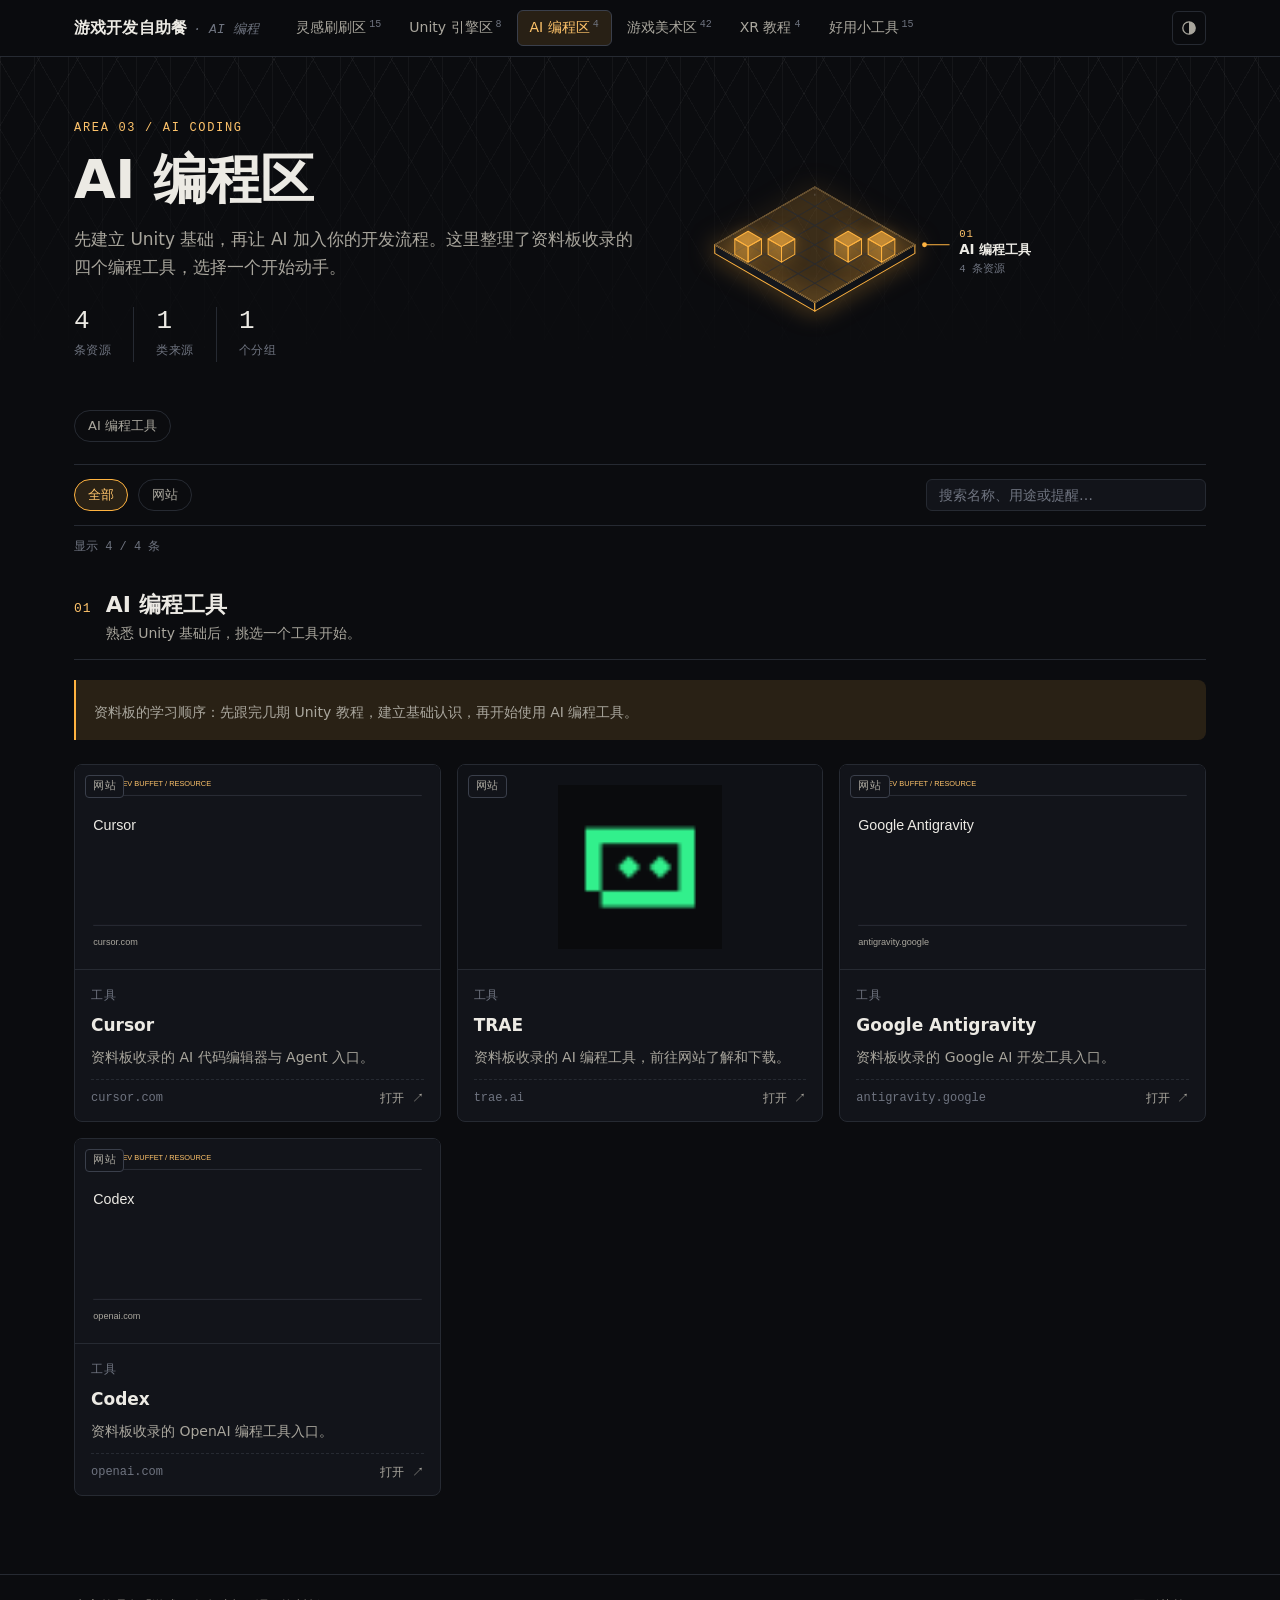
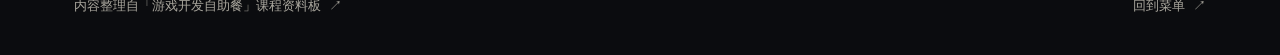
==== ai-coding.html @ 3d1bcd32 "Initial commit" ====
<!doctype html>
<html lang="zh-CN" data-theme="dark">
<head>
  <meta charset="utf-8">
  <meta name="viewport" content="width=device-width, initial-scale=1, viewport-fit=cover">
  <title>AI 编程区 · 游戏开发自助餐</title>
  <meta name="description" content="先建立 Unity 基础，再让 AI 加入你的开发流程。这里整理了资料板收录的四个编程工具，选择一个开始动手。">
  <script src="assets/js/theme.js"></script>
  <link rel="stylesheet" href="assets/css/style.css">
</head>
<body>
  <header class="site-header">
    <div class="wrap header-inner">
      <a class="wordmark" href="index.html">游戏开发自助餐<em>· AI 编程</em></a>
      <nav class="area-nav" aria-label="分区">
        <a href="inspiration.html">灵感刷刷区<sup>15</sup></a>
        <a href="unity.html">Unity 引擎区<sup>8</sup></a>
        <a class="is-active" aria-current="page" href="ai-coding.html">AI 编程区<sup>4</sup></a>
        <a href="art.html">游戏美术区<sup>42</sup></a>
        <a href="xr.html">XR 教程<sup>4</sup></a>
        <a href="tools.html">好用小工具<sup>15</sup></a>
      </nav>
      <button id="theme-toggle" class="icon-btn" type="button" aria-label="切换明暗主题" title="切换明暗主题"><svg viewBox="0 0 16 16" aria-hidden="true" focusable="false"><circle cx="8" cy="8" r="6.2" fill="none" stroke="currentColor" stroke-width="1.3"/><path d="M8 1.8a6.2 6.2 0 0 1 0 12.4z" fill="currentColor"/></svg></button>
    </div>
  </header>

  <main>
    <section class="hero">
      <div class="wrap hero-inner">
        <div>
          <p class="eyebrow">Area 03 / AI Coding</p>
          <h1>AI 编程区</h1>
          <p class="lead">先建立 Unity 基础，再让 AI 加入你的开发流程。这里整理了资料板收录的四个编程工具，选择一个开始动手。</p>
          <ul class="stats" aria-label="内容统计">
            <li><b id="stat-items">4</b><span>条资源</span></li>
            <li><b id="stat-platforms">1</b><span>类来源</span></li>
            <li><b id="stat-groups">1</b><span>个分组</span></li>
          </ul>
        </div>
        <div class="hero-art" id="hero-art"></div>
      </div>
    </section>

    <div class="wrap">
      <nav class="group-links" id="group-links" aria-label="分组直达"></nav>
      <div class="toolbar" role="toolbar" aria-label="筛选资源">
        <button class="chip" type="button" data-platform-chip="all" aria-pressed="true">全部</button>
        <button class="chip" type="button" data-platform-chip="website" aria-pressed="false">网站</button>
        <label class="search">
          <span class="sr-only">搜索资源</span>
          <input id="q" type="search" placeholder="搜索名称、用途或提醒…" autocomplete="off">
        </label>
      </div>
      <p class="count" id="count" aria-live="polite"></p>
      <div id="groups"></div>
      <p class="empty" id="empty" hidden>没有符合条件的资源，换个关键词或筛选条件试试。</p>
      <noscript><p class="learning-note">请启用 JavaScript 以查看资源列表，或直接前往 <a href="https://miro.com/app/board/uXjVJhRcRPg=/" target="_blank" rel="noopener noreferrer">Miro 课程资料板</a>。</p></noscript>
    </div>
  </main>

  <footer class="site-footer">
    <div class="wrap">
      <a href="https://miro.com/app/board/uXjVJhRcRPg=/?moveToWidget=3458764650956513989" target="_blank" rel="noopener noreferrer">内容整理自「游戏开发自助餐」课程资料板 ↗</a>
      <a href="index.html">回到菜单 ↗</a>
    </div>
  </footer>
  <script src="assets/js/iso.js"></script>
  <script src="assets/js/ai-coding-data.js"></script>
  <script src="assets/js/inspiration.js"></script>
</body>
</html>
---- assets/css/style.css ----
/* ==========================================================
   游戏开发自助餐 · 全站样式
   视觉方向：极细等角线稿 + 亮起即发琥珀色光（参考 isoglow.dev 的气质）
   ★ 想调整配色？只改下面的 :root 变量即可。
   ========================================================== */

:root {
  color-scheme: light;
  /* —— 浅色主题（纸张感） —— */
  --bg: #f5f3ee;
  --surface: #fffdf9;
  --surface-2: #f6f3ec;
  --line: #d8d3c8;          /* 细灰线 */
  --line-2: #bfb9ab;
  --text: #1c1b19;
  --text-2: #55524b;
  --muted: #8a867c;
  --grid: rgba(0, 0, 0, .055);

  --amber: #e19400;         /* 发光主色：描边、光晕 */
  --amber-ink: #8f5a00;     /* 琥珀色文字（保证对比度） */
  --amber-soft: rgba(225, 148, 0, .12);
  --amber-wash: rgba(225, 148, 0, .16);
  --amber-fill: rgba(240, 160, 10, .62);
  --amber-fill-l: rgba(225, 148, 0, .34);
  --amber-fill-r: rgba(225, 148, 0, .22);
  --glow: rgba(225, 148, 0, .45);

  --iso-top: #fbf8f1;
  --iso-left: #ece7dc;
  --iso-right: #e1dbce;

  --radius: 8px;
  --mono: ui-monospace, "SF Mono", "JetBrains Mono", Menlo, Consolas, "Liberation Mono", monospace;
  --sans: -apple-system, BlinkMacSystemFont, "Segoe UI", "PingFang SC", "Hiragino Sans GB",
          "Microsoft YaHei UI", "Microsoft YaHei", "Noto Sans CJK SC", system-ui, sans-serif;
}

/* —— 深色主题（页面默认使用，也可手动切换） —— */
:root[data-theme="dark"] {
  color-scheme: dark;
  --bg: #0b0c0f;
  --surface: #12141a;
  --surface-2: #0f1116;
  --line: #262a32;
  --line-2: #3a3f4b;
  --text: #eceae4;
  --text-2: #a9a69d;
  --muted: #6f7480;
  --grid: rgba(255, 255, 255, .045);
  --amber: #ffb340;
  --amber-ink: #ffc46b;
  --amber-soft: rgba(255, 179, 64, .12);
  --amber-wash: rgba(255, 179, 64, .14);
  --amber-fill: rgba(255, 179, 64, .6);
  --amber-fill-l: rgba(255, 179, 64, .32);
  --amber-fill-r: rgba(255, 179, 64, .2);
  --glow: rgba(255, 179, 64, .5);
  --iso-top: #1b1e26;
  --iso-left: #14171d;
  --iso-right: #0f1217;
}

/* ---------- 基础 ---------- */
*, *::before, *::after { box-sizing: border-box; }
[hidden] { display: none !important; }
html { scroll-behavior: smooth; -webkit-text-size-adjust: 100%; }
body {
  margin: 0;
  background: var(--bg);
  color: var(--text);
  font: 400 16px/1.65 var(--sans);
  -webkit-font-smoothing: antialiased;
  transition: background-color .3s, color .3s;
}
a { color: inherit; }
.wrap { width: 100%; max-width: 1180px; margin: 0 auto; padding: 0 16px; }
@media (min-width: 720px) { .wrap { padding: 0 24px; } }

:focus-visible { outline: 2px solid var(--amber); outline-offset: 3px; }

@media (prefers-reduced-motion: reduce) {
  html { scroll-behavior: auto; }
  *, *::before, *::after { animation: none !important; transition: none !important; }
}

/* ---------- 顶部栏 ---------- */
.site-header {
  position: sticky; top: 0; z-index: 20;
  background: var(--bg);
  background: color-mix(in srgb, var(--bg) 84%, transparent);
  -webkit-backdrop-filter: blur(12px); backdrop-filter: blur(12px);
  border-bottom: 1px solid var(--line);
}
.header-inner {
  display: grid;
  grid-template-columns: 1fr auto;
  grid-template-areas: "brand tools" "nav nav";
  align-items: center; gap: 2px 12px; min-height: 56px;
}
@media (min-width: 900px) {
  .header-inner { grid-template-columns: auto 1fr auto; grid-template-areas: "brand nav tools"; gap: 24px; }
}
.wordmark { grid-area: brand; font: 600 16px var(--sans); text-decoration: none; letter-spacing: .01em; white-space: nowrap; }
.wordmark em { font: italic 400 13px var(--mono); color: var(--muted); margin-left: 6px; }

.area-nav { grid-area: nav; display: flex; gap: 2px; overflow-x: auto; scrollbar-width: none; padding-bottom: 8px; }
.area-nav::-webkit-scrollbar { display: none; }
@media (min-width: 900px) { .area-nav { padding: 0; } }
.area-nav a, .area-nav span {
  white-space: nowrap; padding: 5px 12px; border-radius: 6px; font-size: 14px;
  color: var(--text-2); text-decoration: none; border: 1px solid transparent;
}
.area-nav a:hover { color: var(--text); border-color: var(--line); }
.area-nav .is-active { color: var(--amber-ink); border-color: var(--line-2); background: var(--amber-soft); }
.area-nav .is-soon { color: var(--muted); opacity: .75; cursor: default; }
.area-nav sup { font: 500 10px var(--mono); margin-left: 3px; color: var(--muted); }

.icon-btn {
  grid-area: tools; width: 34px; height: 34px; display: grid; place-items: center;
  border: 1px solid var(--line); background: transparent; color: var(--text-2);
  border-radius: 6px; cursor: pointer; font-size: 16px; line-height: 1;
  transition: border-color .2s, color .2s, box-shadow .2s;
}
.icon-btn:hover { border-color: var(--amber); color: var(--amber-ink); box-shadow: 0 0 14px -2px var(--glow); }

/* ---------- 等角图形（SVG） ---------- */
.ibox polygon {
  stroke: var(--line-2); stroke-width: 1; stroke-linejoin: round;
  vector-effect: non-scaling-stroke;
  transition: fill .35s, stroke .35s;
}
.ibox .f-top { fill: var(--iso-top); }
.ibox .f-left { fill: var(--iso-left); }
.ibox .f-right { fill: var(--iso-right); }
.grid-line { fill: none; stroke: var(--line); stroke-width: 1; vector-effect: non-scaling-stroke; opacity: .8; }
.base-edge { fill: none; stroke: var(--line-2); stroke-width: 1; vector-effect: non-scaling-stroke; }
.pillar { stroke: var(--line-2); stroke-width: 1; stroke-dasharray: 2 4; vector-effect: non-scaling-stroke; }

/* 点亮状态：亮起的部分发琥珀色光 */
.is-lit .slab .f-top { fill: var(--amber-wash); stroke: var(--amber); }
.is-lit .slab .f-left, .is-lit .slab .f-right { stroke: var(--amber); }
.is-lit .cube .f-top { fill: var(--amber-fill); stroke: var(--amber); }
.is-lit .cube .f-left { fill: var(--amber-fill-l); stroke: var(--amber); }
.is-lit .cube .f-right { fill: var(--amber-fill-r); stroke: var(--amber); }
.is-lit .cube { filter: drop-shadow(0 0 7px var(--glow)); }
.is-lit .slab { filter: drop-shadow(0 0 12px var(--glow)); }

/* ---------- 首屏 ---------- */
.hero { position: relative; padding: 44px 0 28px; overflow: hidden; }
.hero::before {
  content: ""; position: absolute; inset: 0; pointer-events: none;
  background-image:
    repeating-linear-gradient(90deg, var(--grid) 0 1px, transparent 1px 34px),
    repeating-linear-gradient(60deg, var(--grid) 0 1px, transparent 1px 34px),
    repeating-linear-gradient(120deg, var(--grid) 0 1px, transparent 1px 34px);
  -webkit-mask-image: linear-gradient(to bottom, #000 0, transparent 95%);
  mask-image: linear-gradient(to bottom, #000 0, transparent 95%);
}
.hero-inner { position: relative; display: grid; gap: 28px; align-items: center; }
@media (min-width: 900px) { .hero-inner { grid-template-columns: 1.05fr 1fr; gap: 40px; } .hero { padding: 64px 0 40px; } }

.eyebrow { font: 500 12px var(--mono); letter-spacing: .14em; text-transform: uppercase; color: var(--amber-ink); margin: 0 0 14px; }
.hero h1 { margin: 0 0 14px; font-size: clamp(34px, 5.2vw, 54px); line-height: 1.15; font-weight: 650; letter-spacing: -.01em; }
.hero p.lead { margin: 0; max-width: 34em; color: var(--text-2); font-size: 17px; text-wrap: pretty; }

.stats { display: flex; flex-wrap: wrap; gap: 0; margin: 26px 0 0; padding: 0; list-style: none; }
.stats li { padding: 0 22px 0 0; margin-right: 22px; border-right: 1px solid var(--line); }
.stats li:last-child { border-right: 0; margin-right: 0; }
.stats b { display: block; font: 500 26px/1.1 var(--mono); color: var(--text); }
.stats span { font: 12px var(--mono); color: var(--muted); letter-spacing: .04em; }

.btn {
  display: inline-flex; align-items: center; gap: 8px; margin-top: 26px; padding: 10px 18px;
  border: 1px solid var(--amber); color: var(--amber-ink); background: var(--amber-soft);
  border-radius: 6px; text-decoration: none; font-weight: 600; font-size: 15px;
  transition: box-shadow .25s, transform .25s;
}
.btn:hover { box-shadow: 0 0 22px -2px var(--glow); transform: translateY(-1px); }

.hero-art { width: 100%; max-width: 520px; justify-self: center; }
.hero-art svg { display: block; width: 100%; height: auto; overflow: visible; }
.hero-caption { margin: 8px 0 0; text-align: center; color: var(--muted); font: 12px var(--mono); }
.hero-art .floor, .hero-art .slot { cursor: pointer; text-decoration: none; }
.hero-art .floor text, .hero-art .slot text { pointer-events: none; }
.t0 { font: 500 11px var(--mono); letter-spacing: .1em; fill: var(--muted); transition: fill .3s; }
.t1 { font: 600 14px var(--sans); fill: var(--text-2); transition: fill .3s; }
.t2 { font: 400 11px var(--mono); fill: var(--muted); }
.leader { stroke: var(--line-2); stroke-width: 1; fill: none; vector-effect: non-scaling-stroke; transition: stroke .3s; }
.leader-dot { fill: var(--line-2); transition: fill .3s; }
.is-lit .t0 { fill: var(--amber-ink); }
.is-lit .t1 { fill: var(--text); }
.is-lit .leader { stroke: var(--amber); }
.is-lit .leader-dot { fill: var(--amber); }

/* ---------- 工具栏（筛选 / 搜索） ---------- */
.sr-only { position: absolute; width: 1px; height: 1px; padding: 0; margin: -1px; overflow: hidden; clip-path: inset(50%); white-space: nowrap; border: 0; }
.learning-path { display: grid; grid-template-columns: repeat(3, minmax(0, 1fr)); gap: 12px; margin: 8px 0 18px; }
.learning-path a { display: flex; flex-direction: column; gap: 5px; padding: 16px; border: 1px solid var(--line); border-radius: var(--radius); background: var(--surface); text-decoration: none; }
.learning-path a:hover { border-color: var(--amber); background: var(--amber-soft); }
.learning-path span { font: 12px var(--mono); color: var(--amber-ink); }
.learning-path strong { font-size: 15px; font-weight: 600; }
.learning-path small { color: var(--text-2); font-size: 12px; }
.group-links { display: flex; flex-wrap: wrap; gap: 8px; margin: 8px 0 22px; }
.group-links a { text-decoration: none; }
.card-foot > span:first-child { overflow-wrap: anywhere; min-width: 0; }
.card-foot .go { flex-shrink: 0; }
.learning-note { margin: 0 0 24px; padding: 16px 18px; border-left: 2px solid var(--amber); background: var(--amber-soft); border-radius: 0 var(--radius) var(--radius) 0; }
.learning-note strong { color: var(--amber-ink); font-size: 14px; }
.learning-note p { margin: 5px 0 0; color: var(--text-2); font-size: 14px; }
@media (max-width: 720px) { .learning-path { grid-template-columns: repeat(2, minmax(0, 1fr)); } }
@media (max-width: 360px) { .learning-path { grid-template-columns: 1fr; } }
.toolbar {
  display: flex; flex-wrap: wrap; align-items: center; gap: 10px 10px;
  padding: 14px 0; border-top: 1px solid var(--line); border-bottom: 1px solid var(--line);
}
.chip {
  font: 500 13px var(--sans); padding: 6px 13px; border: 1px solid var(--line);
  background: transparent; color: var(--text-2); border-radius: 999px; cursor: pointer;
  transition: border-color .2s, color .2s, background .2s, box-shadow .2s;
}
.chip:hover { border-color: var(--line-2); color: var(--text); }
.chip[aria-pressed="true"] { border-color: var(--amber); color: var(--amber-ink); background: var(--amber-soft); }
.chip.hot[aria-pressed="true"] { box-shadow: 0 0 16px -4px var(--glow); }
.tb-sep { width: 1px; height: 20px; background: var(--line); margin: 0 4px; }
.search { margin-left: auto; flex: 1 1 200px; max-width: 280px; }
.search input {
  width: 100%; font: 14px var(--sans); padding: 7px 12px; color: var(--text);
  border: 1px solid var(--line); background: var(--surface); border-radius: 6px;
}
.search input::placeholder { color: var(--muted); }
.search input:focus { outline: none; border-color: var(--amber); box-shadow: 0 0 0 3px var(--amber-soft); }
@media (max-width: 640px) { .search { max-width: none; flex-basis: 100%; margin-left: 0; } .tb-sep { display: none; } }
.count { font: 12px var(--mono); color: var(--muted); margin: 12px 0 0; }

/* ---------- 分组 ---------- */
.group { padding: 36px 0 6px; scroll-margin-top: 76px; }
.group-head {
  display: grid; grid-template-columns: auto 1fr; gap: 2px 14px; align-items: baseline;
  padding-bottom: 14px; margin-bottom: 20px; border-bottom: 1px solid var(--line);
}
.group-no { font: 500 13px var(--mono); color: var(--amber-ink); letter-spacing: .08em; }
.group-head h2 { margin: 0; font-size: 22px; line-height: 1.3; font-weight: 600; }
.group-hint { grid-column: 2; margin: 0; color: var(--text-2); font-size: 14px; }

.grid { display: grid; gap: 16px; grid-template-columns: repeat(auto-fit, minmax(280px, 1fr)); }
.grid.wide { grid-template-columns: repeat(auto-fit, minmax(min(100%, 400px), 1fr)); }
@media (min-width: 960px) {
  .grid:not(.wide) { grid-template-columns: repeat(3, 1fr); }
}

/* ---------- 卡片 ---------- */
.card {
  position: relative; display: flex; flex-direction: column; overflow: hidden;
  background: var(--surface); border: 1px solid var(--line); border-radius: var(--radius);
  color: inherit; text-decoration: none;
  transition: border-color .25s, box-shadow .25s, transform .25s, background-color .3s;
}
a.card:hover, a.card:focus-visible {
  border-color: var(--amber);
  box-shadow: 0 0 0 1px var(--amber), 0 14px 38px -14px var(--glow);
  transform: translateY(-2px);
}
a.card:focus-visible { outline: 2px solid var(--amber); outline-offset: 3px; }

.cover { position: relative; aspect-ratio: 16 / 9; background: var(--surface-2); border-bottom: 1px solid var(--line); overflow: hidden; }
.cover::before {
  content: ""; position: absolute; inset: 0;
  background-image:
    repeating-linear-gradient(90deg, var(--grid) 0 1px, transparent 1px 26px),
    repeating-linear-gradient(60deg, var(--grid) 0 1px, transparent 1px 26px),
    repeating-linear-gradient(120deg, var(--grid) 0 1px, transparent 1px 26px);
}
.cover svg { position: absolute; inset: 0; width: 100%; height: 100%; }
.grid.wide .cover:not(.has-thumbnail) { aspect-ratio: 21 / 9; }
.cover-image { position: absolute; inset: 0; width: 100%; height: 100%; object-fit: cover; background: var(--surface-2); }
.cover-image.is-avatar { object-fit: contain; padding: 20px; }
.icon-btn svg { width: 16px; height: 16px; }
.chips { position: absolute; left: 10px; top: 10px; display: flex; gap: 6px; }
.tag {
  font: 500 11px/1 var(--mono); letter-spacing: .06em; text-transform: uppercase;
  padding: 5px 7px; border: 1px solid var(--line-2); border-radius: 4px;
  background: var(--surface); color: var(--text-2);
}

/* 卡片悬停：封面里最高的两块"亮灯" */
.card:hover .cover .tgt .f-top, .card:focus-visible .cover .tgt .f-top { fill: var(--amber-fill); stroke: var(--amber); }
.card:hover .cover .tgt .f-left, .card:focus-visible .cover .tgt .f-left { fill: var(--amber-fill-l); stroke: var(--amber); }
.card:hover .cover .tgt .f-right, .card:focus-visible .cover .tgt .f-right { fill: var(--amber-fill-r); stroke: var(--amber); }
.card:hover .cover .tgt, .card:focus-visible .cover .tgt { filter: drop-shadow(0 0 7px var(--glow)); }
/* 强烈推荐：常亮 */
.card.hot .cover .tgt .f-top { fill: var(--amber-wash); stroke: var(--amber); }
.card.hot .cover .tgt .f-left, .card.hot .cover .tgt .f-right { stroke: var(--amber); }
.card.hot .cover .tgt { filter: drop-shadow(0 0 5px var(--glow)); }
.card.hot { border-color: color-mix(in srgb, var(--amber) 45%, var(--line)); }

.card-body { display: flex; flex-direction: column; gap: 6px; padding: 14px 16px 10px; flex: 1; }
.card-meta { display: flex; flex-wrap: wrap; align-items: center; gap: 8px; min-height: 22px; }
.kind { font: 500 12px var(--mono); color: var(--muted); letter-spacing: .06em; }
.badge-hot {
  display: inline-flex; align-items: center; gap: 6px; font: 500 11px var(--mono); letter-spacing: .04em;
  color: var(--amber-ink); border: 1px solid var(--amber); background: var(--amber-soft);
  padding: 3px 8px; border-radius: 4px;
}
.badge-hot::before { content: ""; width: 6px; height: 6px; border-radius: 50%; background: var(--amber); box-shadow: 0 0 8px var(--amber); }
.card h3 { margin: 2px 0 0; font-size: 17px; line-height: 1.4; font-weight: 600; }
.card .orig { margin: 0; font: 400 12px/1.5 var(--mono); color: var(--muted); word-break: break-word; }
.card .desc { margin: 2px 0 0; color: var(--text-2); font-size: 14px; }
.card .note { margin: 4px 0 0; font: 400 12px/1.55 var(--mono); color: var(--muted); padding-left: 10px; border-left: 1px solid var(--line-2); }
.card-foot {
  display: flex; justify-content: space-between; align-items: center; gap: 10px;
  margin: 0 16px; padding: 10px 0 14px; border-top: 1px dashed var(--line);
  font: 12px var(--mono); color: var(--muted);
}
.go { color: var(--text-2); transition: color .2s, transform .2s; }
a.card:hover .go { color: var(--amber-ink); transform: translate(2px, -2px); }

.empty { text-align: center; padding: 56px 0 32px; color: var(--muted); font: 14px var(--mono); }

/* ---------- 首页菜单卡片 ---------- */
.tiles { display: grid; gap: 16px; grid-template-columns: repeat(auto-fill, minmax(280px, 1fr)); }
.tile-no { font: 500 12px var(--mono); color: var(--amber-ink); letter-spacing: .1em; }
.card.soon { cursor: default; }
.card.soon .cover svg { opacity: .55; }
.card.soon .go { color: var(--muted); }
.status { display: inline-flex; align-items: center; gap: 6px; }
.status.live { color: var(--amber-ink); }
.status.live::before { content: ""; width: 6px; height: 6px; border-radius: 50%; background: var(--amber); box-shadow: 0 0 8px var(--amber); }
.section-title { display: flex; align-items: baseline; gap: 14px; margin: 44px 0 20px; padding-bottom: 14px; border-bottom: 1px solid var(--line); }
.section-title h2 { margin: 0; font-size: 22px; font-weight: 600; }
.section-title span { font: 12px var(--mono); color: var(--muted); }

/* ---------- 页脚 ---------- */
.site-footer { margin-top: 72px; border-top: 1px solid var(--line); padding: 22px 0 40px; font: 13px var(--mono); color: var(--muted); }
.site-footer .wrap { display: flex; flex-wrap: wrap; justify-content: space-between; gap: 8px 24px; }
.site-footer a { text-decoration: none; color: var(--text-2); }
.site-footer a:hover { color: var(--amber-ink); }
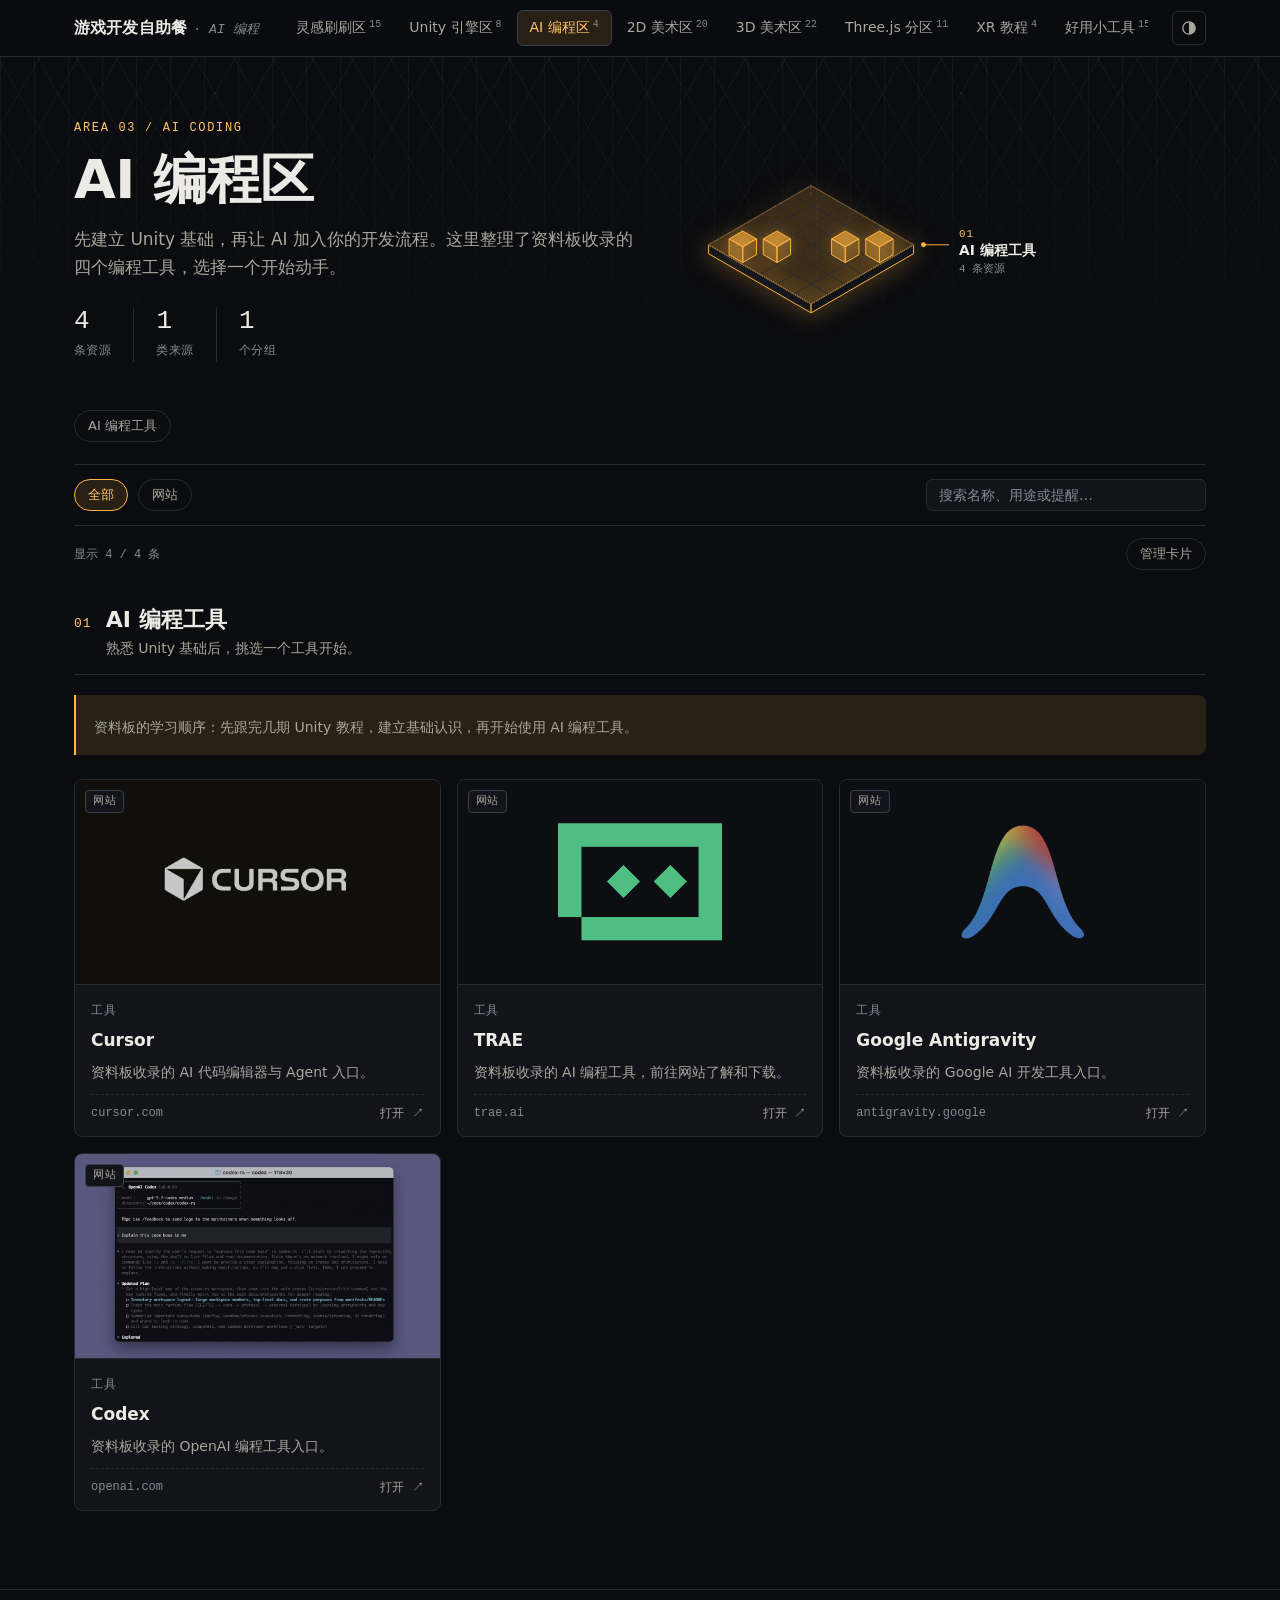
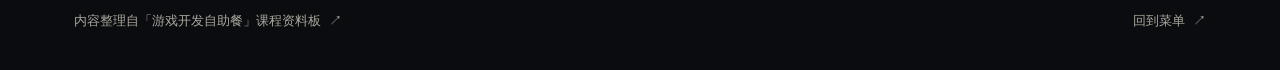
==== commit e87ee6f7: "1 1" ====
--- a/ai-coding.html
+++ b/ai-coding.html
@@ -16,7 +16,9 @@
         <a href="inspiration.html">灵感刷刷区<sup>15</sup></a>
         <a href="unity.html">Unity 引擎区<sup>8</sup></a>
         <a class="is-active" aria-current="page" href="ai-coding.html">AI 编程区<sup>4</sup></a>
-        <a href="art.html">游戏美术区<sup>42</sup></a>
+        <a href="art-2d.html">2D 美术区<sup>20</sup></a>
+        <a href="art-3d.html">3D 美术区<sup>22</sup></a>
+        <a href="three.html">Three.js 分区<sup>11</sup></a>
         <a href="xr.html">XR 教程<sup>4</sup></a>
         <a href="tools.html">好用小工具<sup>15</sup></a>
       </nav>
@@ -66,6 +68,7 @@
   </footer>
   <script src="assets/js/iso.js"></script>
   <script src="assets/js/ai-coding-data.js"></script>
+  <script src="assets/js/resource-cards.js"></script>
   <script src="assets/js/inspiration.js"></script>
 </body>
 </html>
--- a/assets/css/style.css
+++ b/assets/css/style.css
@@ -11,10 +11,10 @@
   --surface: #fffdf9;
   --surface-2: #f6f3ec;
   --line: #d8d3c8;          /* 细灰线 */
-  --line-2: #bfb9ab;
+  --line-2: #aea795;
   --text: #1c1b19;
   --text-2: #55524b;
-  --muted: #8a867c;
+  --muted: #736f65;
   --grid: rgba(0, 0, 0, .055);
 
   --amber: #e19400;         /* 发光主色：描边、光晕 */
@@ -46,7 +46,7 @@
   --line-2: #3a3f4b;
   --text: #eceae4;
   --text-2: #a9a69d;
-  --muted: #6f7480;
+  --muted: #858a95;
   --grid: rgba(255, 255, 255, .045);
   --amber: #ffb340;
   --amber-ink: #ffc46b;
@@ -107,6 +107,14 @@
 .area-nav { grid-area: nav; display: flex; gap: 2px; overflow-x: auto; scrollbar-width: none; padding-bottom: 8px; }
 .area-nav::-webkit-scrollbar { display: none; }
 @media (min-width: 900px) { .area-nav { padding: 0; } }
+/* 窄屏时右侧渐隐，提示导航还能横向滑动 */
+@media (max-width: 899px) {
+  .area-nav {
+    -webkit-mask-image: linear-gradient(to right, #000 calc(100% - 32px), transparent);
+    mask-image: linear-gradient(to right, #000 calc(100% - 32px), transparent);
+    padding-right: 24px;
+  }
+}
 .area-nav a, .area-nav span {
   white-space: nowrap; padding: 5px 12px; border-radius: 6px; font-size: 14px;
   color: var(--text-2); text-decoration: none; border: 1px solid transparent;
@@ -179,10 +187,11 @@
 .btn:hover { box-shadow: 0 0 22px -2px var(--glow); transform: translateY(-1px); }
 
 .hero-art { width: 100%; max-width: 520px; justify-self: center; }
+@media (max-width: 899px) { .hero-art { max-width: 380px; } }
 .hero-art svg { display: block; width: 100%; height: auto; overflow: visible; }
 .hero-caption { margin: 8px 0 0; text-align: center; color: var(--muted); font: 12px var(--mono); }
-.hero-art .floor, .hero-art .slot { cursor: pointer; text-decoration: none; }
-.hero-art .floor text, .hero-art .slot text { pointer-events: none; }
+.hero-art .floor { cursor: pointer; text-decoration: none; }
+.hero-art .floor text { pointer-events: none; }
 .t0 { font: 500 11px var(--mono); letter-spacing: .1em; fill: var(--muted); transition: fill .3s; }
 .t1 { font: 600 14px var(--sans); fill: var(--text-2); transition: fill .3s; }
 .t2 { font: 400 11px var(--mono); fill: var(--muted); }
@@ -192,6 +201,42 @@
 .is-lit .t1 { fill: var(--text); }
 .is-lit .leader { stroke: var(--amber); }
 .is-lit .leader-dot { fill: var(--amber); }
+
+/* 首页关卡地图：浮空小岛 + 点状小路 + 跳来跳去的小宝石 */
+#hero-art { max-width: 560px; }
+.lvl { cursor: pointer; text-decoration: none; outline: none; animation: lvl-in .6s cubic-bezier(.2, .8, .2, 1) both; animation-delay: calc(var(--i) * 80ms + 80ms); }
+.lvl text { pointer-events: none; }
+.lvl .rim { fill: none; stroke: var(--line); stroke-width: 1; vector-effect: non-scaling-stroke; transition: stroke .35s; }
+.lvl .pad-lift { transition: transform .35s cubic-bezier(.2, .8, .2, 1); }
+.lvl.is-lit .pad-lift { transform: translateY(-3px); }
+.lvl.is-lit .rim { stroke: var(--amber); stroke-opacity: .45; }
+.lvl.is-lit .prop polygon { stroke: var(--amber); }
+.lvl.is-done .slab .f-top { stroke: var(--amber); stroke-opacity: .55; }
+.lvl.is-done .pad .f-top { fill: var(--amber-wash); stroke: var(--amber); stroke-opacity: .7; }
+.lvl-tag path { fill: var(--bg); stroke: var(--line-2); stroke-width: 1; vector-effect: non-scaling-stroke; transition: stroke .3s, fill .3s; }
+.lvl-no { font: 500 10px var(--mono); letter-spacing: .04em; fill: var(--muted); transition: fill .3s; }
+.lvl-name { font: 600 12px var(--sans); fill: var(--text-2); transition: fill .3s; }
+.lvl.is-done .lvl-no { fill: var(--amber-ink); }
+.lvl.is-lit .lvl-tag path { stroke: var(--amber); fill: color-mix(in srgb, var(--amber) 12%, var(--bg)); }
+.lvl.is-lit .lvl-no { fill: var(--amber-ink); }
+.lvl.is-lit .lvl-name { fill: var(--text); }
+.trail { fill: none; stroke: var(--line-2); stroke-width: 2.4; stroke-linecap: round; stroke-dasharray: 0 7; transition: stroke .3s; }
+.trail.is-on { stroke: var(--amber); animation: trail-march 1s linear infinite; }
+.bridges { animation: fade-in .6s .55s both; }
+.map-cap { font: 500 9px var(--mono); letter-spacing: .16em; fill: var(--amber-ink); }
+.flag-pole { stroke: var(--line-2); stroke-width: 1.2; vector-effect: non-scaling-stroke; }
+.flag { fill: var(--amber-soft); stroke: var(--amber); stroke-width: 1; stroke-linejoin: round; vector-effect: non-scaling-stroke; }
+.gem { pointer-events: none; transition: transform .45s cubic-bezier(.3, .7, .2, 1); }
+.gem-bob { animation: gem-bob 2.4s ease-in-out infinite; }
+.gem-l, .gem-r { stroke: var(--amber); stroke-width: 1; stroke-linejoin: round; vector-effect: non-scaling-stroke; }
+.gem-l { fill: var(--amber-fill); }
+.gem-r { fill: var(--amber-fill-r); }
+.gem-bob { filter: drop-shadow(0 0 6px var(--glow)); }
+.gem-shadow { fill: var(--glow); opacity: .5; }
+@keyframes lvl-in { from { opacity: 0; transform: translateY(8px); } }
+@keyframes fade-in { from { opacity: 0; } }
+@keyframes trail-march { to { stroke-dashoffset: -7; } }
+@keyframes gem-bob { 50% { transform: translateY(-4px); } }
 
 /* ---------- 工具栏（筛选 / 搜索） ---------- */
 .sr-only { position: absolute; width: 1px; height: 1px; padding: 0; margin: -1px; overflow: hidden; clip-path: inset(50%); white-space: nowrap; border: 0; }
@@ -243,7 +288,7 @@
 .group-head h2 { margin: 0; font-size: 22px; line-height: 1.3; font-weight: 600; }
 .group-hint { grid-column: 2; margin: 0; color: var(--text-2); font-size: 14px; }
 
-.grid { display: grid; gap: 16px; grid-template-columns: repeat(auto-fit, minmax(280px, 1fr)); }
+.grid { display: grid; gap: 16px; grid-template-columns: repeat(auto-fit, minmax(min(100%, 280px), 1fr)); }
 .grid.wide { grid-template-columns: repeat(auto-fit, minmax(min(100%, 400px), 1fr)); }
 @media (min-width: 960px) {
   .grid:not(.wide) { grid-template-columns: repeat(3, 1fr); }
@@ -273,8 +318,27 @@
 }
 .cover svg { position: absolute; inset: 0; width: 100%; height: 100%; }
 .grid.wide .cover:not(.has-thumbnail) { aspect-ratio: 21 / 9; }
-.cover-image { position: absolute; inset: 0; width: 100%; height: 100%; object-fit: cover; background: var(--surface-2); }
+/* 封面统一处理：平时略微压暗、降低饱和度，悬停时恢复原色 */
+.cover-image {
+  position: absolute; inset: 0; width: 100%; height: 100%; object-fit: cover; background: var(--surface-2);
+  filter: saturate(.7) brightness(.84); transition: filter .35s;
+}
+:root:not([data-theme="dark"]) .cover-image { filter: saturate(.78); }
+a.card:hover .cover-image, a.card:focus-visible .cover-image { filter: none; }
 .cover-image.is-avatar { object-fit: contain; padding: 20px; }
+
+/* 文字封面：叠在等角线稿上，名称放在左下角，避开左上角的来源标签 */
+.title-card {
+  position: absolute; left: 0; right: 0; bottom: 0; display: flex; flex-direction: column; gap: 2px;
+  padding: 28px 16px 12px;
+  background: linear-gradient(to top, var(--surface-2) 45%, transparent);
+}
+.title-card b {
+  font: 600 18px/1.3 var(--sans); color: var(--text); overflow-wrap: anywhere;
+  display: -webkit-box; -webkit-line-clamp: 2; -webkit-box-orient: vertical; overflow: hidden;
+}
+.title-card span { font: 12px var(--mono); color: var(--muted); }
+.cover:has(.title-card) > svg { opacity: .6; }
 .icon-btn svg { width: 16px; height: 16px; }
 .chips { position: absolute; left: 10px; top: 10px; display: flex; gap: 6px; }
 .tag {
@@ -317,9 +381,93 @@
 
 .empty { text-align: center; padding: 56px 0 32px; color: var(--muted); font: 14px var(--mono); }
 
+/* ---------- 卡片管理 ---------- */
+.resource-bar { display: flex; align-items: center; flex-wrap: wrap; gap: 8px; padding-top: 12px; }
+.resource-bar .count { margin: 0 auto 0 0; }
+.chip-primary { border-color: var(--amber); color: var(--amber-ink); background: var(--amber-soft); }
+.chip-primary:hover { border-color: var(--amber); background: var(--amber-wash); }
+.manage-help, .manage-status, .group-empty { color: var(--muted); font-size: 13px; margin: 8px 0 0; }
+.manage-status { color: var(--amber-ink); }
+.manage-status:empty { margin: 0; }
+.resource-item { min-width: 0; display: flex; flex-direction: column; border-radius: var(--radius); }
+.resource-item > .card { flex: 1; overflow-wrap: anywhere; }
+.resource-item:has(.card-actions) > .card { border-radius: var(--radius) var(--radius) 0 0; transform: none; }
+.card-actions {
+  display: flex; align-items: center; gap: 5px; padding: 6px;
+  border: 1px solid var(--line); border-top: 0; border-radius: 0 0 var(--radius) var(--radius);
+  background: var(--surface-2);
+}
+.card-actions .chip { min-width: 40px; min-height: 40px; padding: 5px 9px; border-radius: 6px; }
+.card-actions .chip:disabled { cursor: default; opacity: .35; }
+.card-delete { margin-left: auto; }
+.card-drag {
+  display: inline-flex; align-items: center; min-height: 40px; padding: 5px 9px;
+  color: var(--text-2); font-size: 13px; border: 1px solid var(--line); border-radius: 6px;
+  white-space: nowrap; cursor: grab; touch-action: none; user-select: none;
+}
+.card-drag:hover { border-color: var(--line-2); color: var(--text); }
+.is-dragging { opacity: .45; }
+.is-dragging .card-drag { cursor: grabbing; }
+.drop-target { outline: 2px solid var(--amber); outline-offset: 4px; }
+.card-dialog {
+  width: min(440px, calc(100% - 32px)); max-height: calc(100% - 32px); padding: 22px;
+  color: var(--text); background: var(--surface); border: 1px solid var(--line-2); border-radius: var(--radius);
+}
+.card-dialog::backdrop { background: rgba(0, 0, 0, .55); }
+.card-dialog h2 { margin: 0 0 14px; font-size: 22px; }
+.card-dialog label { display: grid; gap: 4px; margin: 10px 0; font-size: 14px; }
+.card-dialog input, .card-dialog select, .card-dialog textarea {
+  width: 100%; padding: 8px 10px; font: inherit; color: var(--text);
+  background: var(--surface-2); border: 1px solid var(--line-2); border-radius: 6px;
+}
+.card-dialog textarea { resize: vertical; }
+.dialog-actions { display: flex; justify-content: flex-end; gap: 8px; margin-top: 16px; }
+
 /* ---------- 首页菜单卡片 ---------- */
 .tiles { display: grid; gap: 16px; grid-template-columns: repeat(auto-fill, minmax(280px, 1fr)); }
 .tile-no { font: 500 12px var(--mono); color: var(--amber-ink); letter-spacing: .1em; }
+
+/* 封面拼贴：一大两小，取自分区里的代表资源 */
+.cover.collage {
+  display: grid; grid-template-columns: 1.4fr 1fr; grid-template-rows: 1fr 1fr; gap: 6px; padding: 10px;
+}
+.cover.collage::before { z-index: 0; }
+.collage .cell {
+  position: relative; overflow: hidden; border: 1px solid var(--line-2); border-radius: 4px; background: var(--surface-2);
+  transition: border-color .3s, box-shadow .3s;
+}
+.collage .cell:first-child { grid-row: 1 / 3; }
+.collage .cell .cover-image.is-avatar { padding: 10px; }
+.collage .title-card { padding: 16px 10px 8px; }
+.collage .title-card b { font-size: 14px; }
+.collage .cell:not(:first-child) .title-card b { font-size: 12px; -webkit-line-clamp: 1; }
+.collage .title-card span { display: none; }
+a.card:hover .collage .cell, a.card:focus-visible .collage .cell { border-color: var(--amber); }
+a.card:hover .collage .cell:first-child, a.card:focus-visible .collage .cell:first-child { box-shadow: 0 0 14px -4px var(--glow); }
+.collage .more {
+  position: absolute; right: 16px; bottom: 16px; z-index: 1;
+  font: 500 11px/1 var(--mono); padding: 4px 7px; border-radius: 4px;
+  color: var(--text); background: var(--surface); border: 1px solid var(--line-2);
+}
+
+/* 分区卡片正文：子路线标签 + 代表资源 */
+.tile-tags { display: flex; flex-wrap: wrap; gap: 6px; height: 24px; overflow: hidden; margin: 4px 0 2px; }
+.tile-tags span {
+  font-size: 12px; line-height: 22px; padding: 0 9px; border: 1px solid var(--line); border-radius: 999px;
+  color: var(--text-2); white-space: nowrap;
+}
+.tile-picks { list-style: none; margin: 6px 0 0; padding: 0; }
+.tile-picks li {
+  display: flex; align-items: baseline; gap: 10px; padding: 6px 0; border-top: 1px dashed var(--line);
+  font-size: 14px;
+}
+.tile-picks li::before {
+  content: ""; flex-shrink: 0; width: 5px; height: 5px; border-radius: 50%; background: var(--line-2);
+  transform: translateY(-2px); transition: background .25s, box-shadow .25s;
+}
+a.card:hover .tile-picks li::before { background: var(--amber); box-shadow: 0 0 6px var(--amber); }
+.tile-picks .name { flex: 1; min-width: 0; overflow: hidden; text-overflow: ellipsis; white-space: nowrap; }
+.tile-picks .pf { flex-shrink: 0; font: 11px var(--mono); color: var(--muted); }
 .card.soon { cursor: default; }
 .card.soon .cover svg { opacity: .55; }
 .card.soon .go { color: var(--muted); }
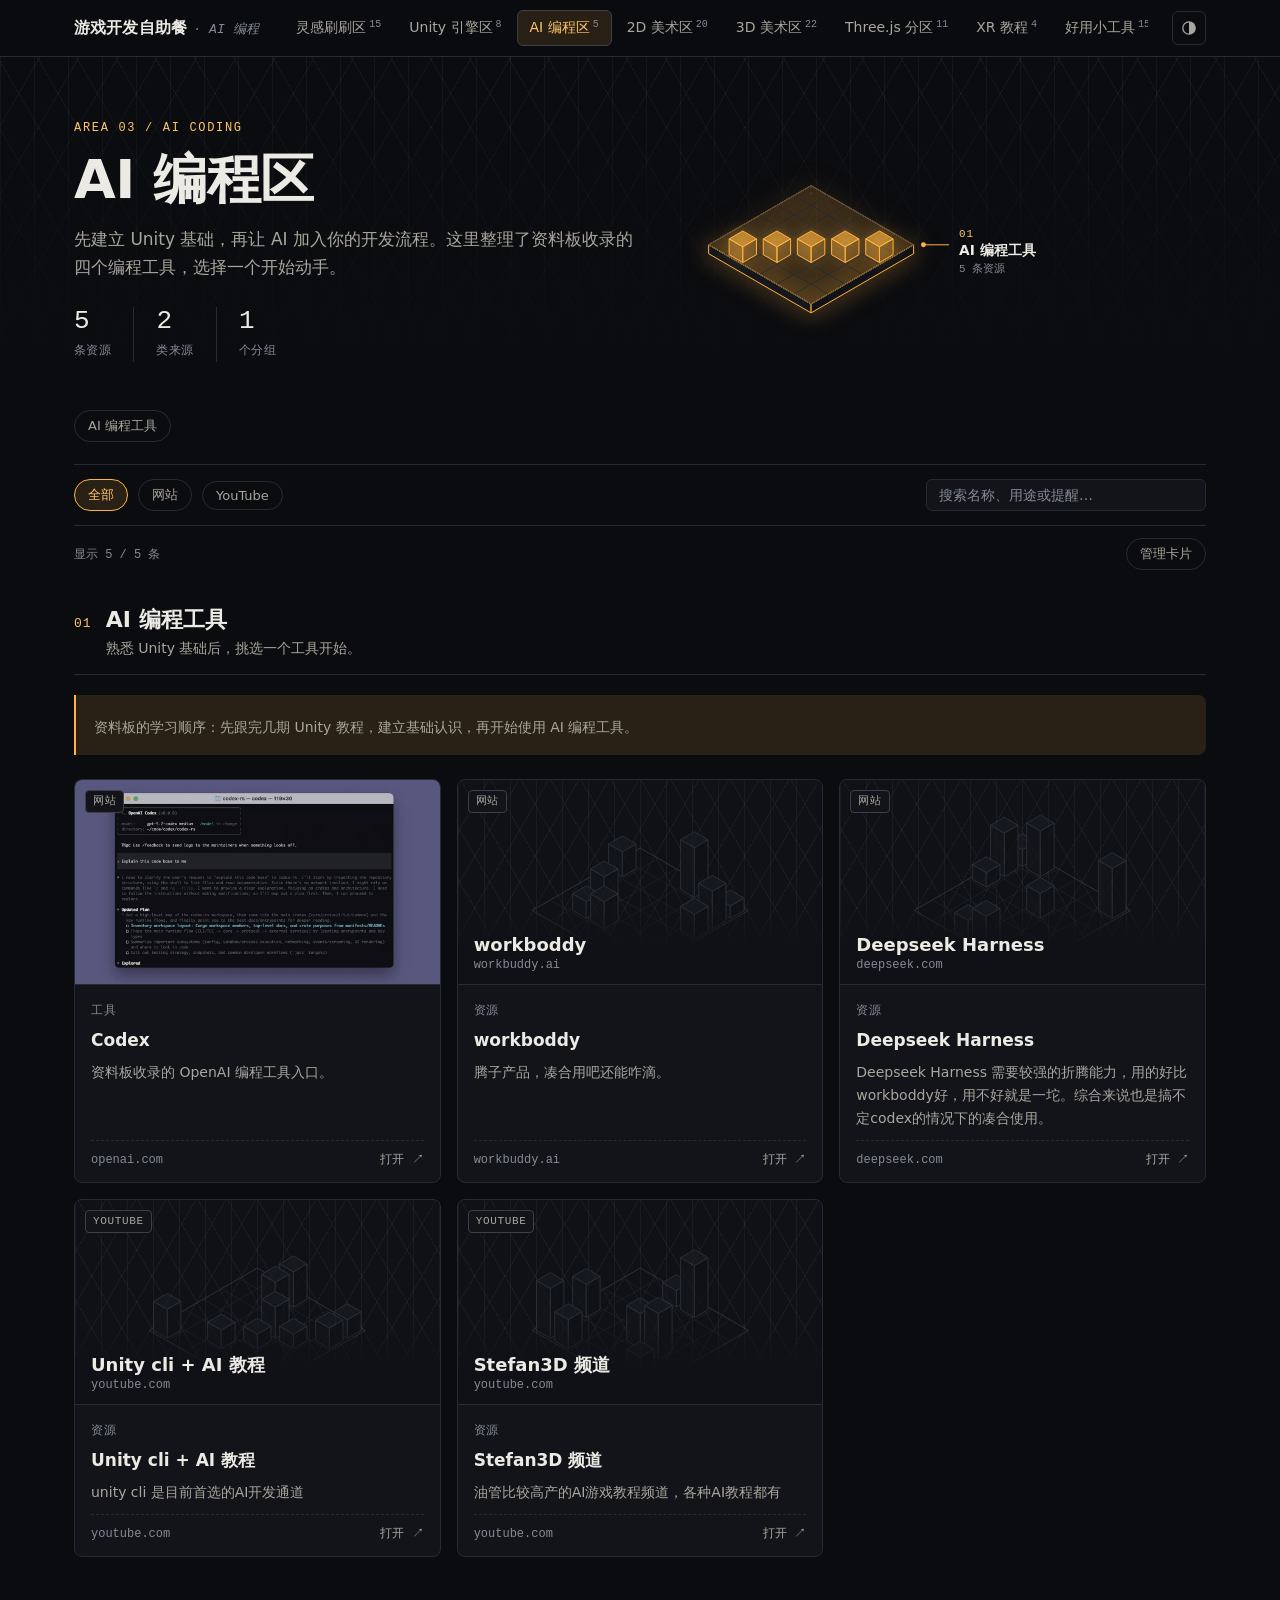
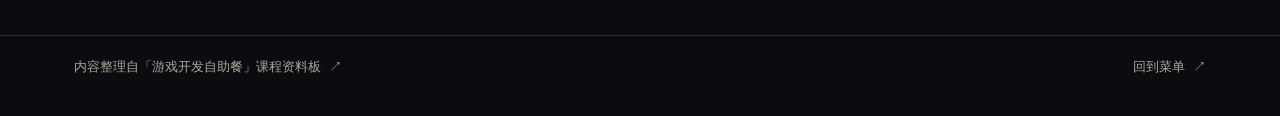
==== commit 50c98890: "1 1" ====
--- a/ai-coding.html
+++ b/ai-coding.html
@@ -68,6 +68,7 @@
   </footer>
   <script src="assets/js/iso.js"></script>
   <script src="assets/js/ai-coding-data.js"></script>
+  <script src="assets/js/published-cards.js"></script>
   <script src="assets/js/resource-cards.js"></script>
   <script src="assets/js/inspiration.js"></script>
 </body>
